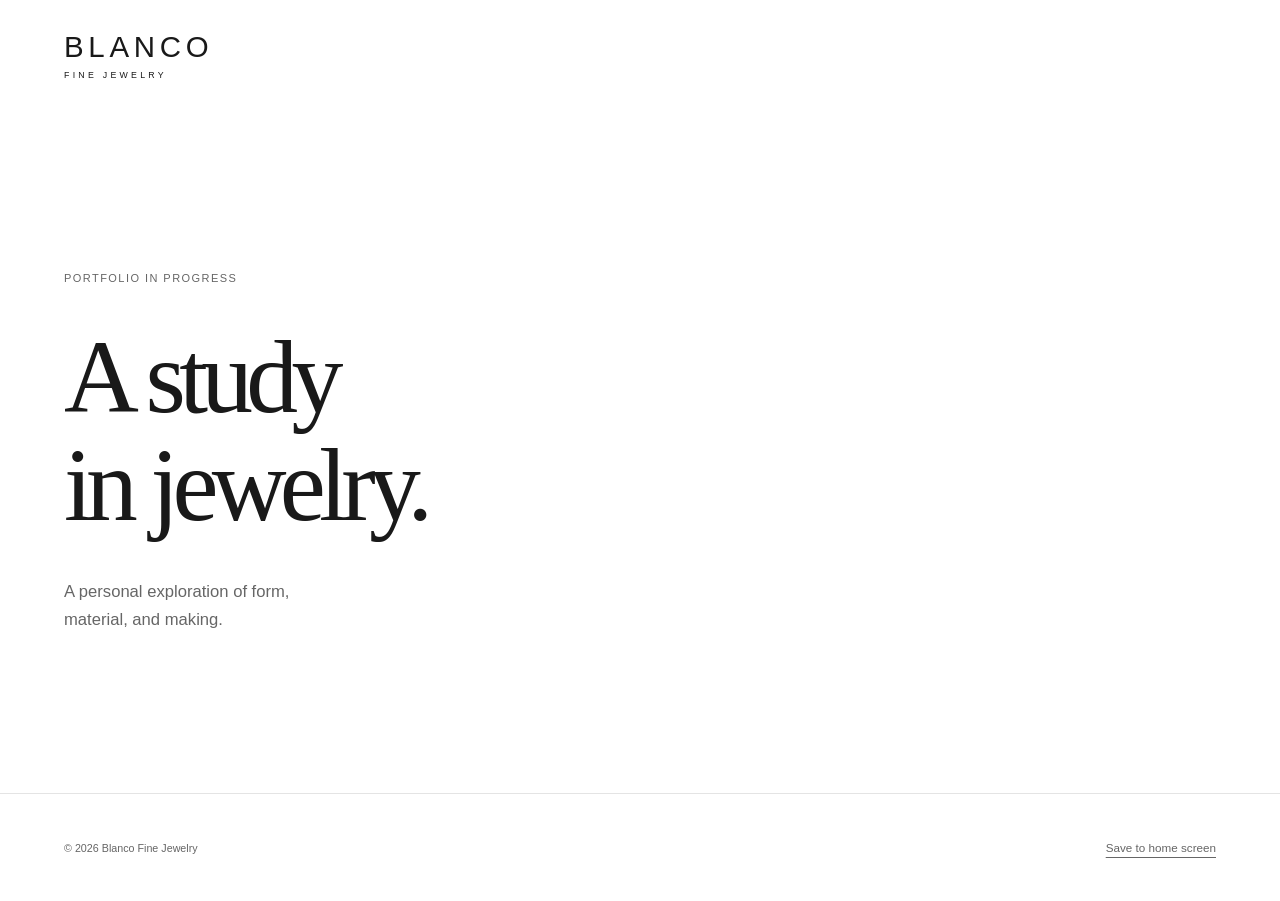
==== index.html @ eb1e26b7 "Add editable portfolio starter and PWA support Publish a white responsive holding page, photo galler" ====
<!doctype html>
<html lang="en">
<head>
  <meta charset="utf-8">
  <meta name="viewport" content="width=device-width, initial-scale=1">
  <meta name="theme-color" content="#ffffff">
  <meta name="description" content="Blanco Fine Jewelry. A personal exploration of jewelry, form, and material.">
  <title>BLANCO — Fine Jewelry</title>
  <link rel="icon" href="./icon.svg" type="image/svg+xml">
  <link rel="apple-touch-icon" href="./apple-touch-icon.png">
  <link rel="manifest" href="./manifest.webmanifest">
  <link rel="stylesheet" href="./styles.css">
  <script src="./app.js" defer></script>
</head>
<body id="top">
  <a class="skip-link" href="#main">Skip to content</a>
  <header class="site-header">
    <a class="brand" href="#top" aria-label="Blanco Fine Jewelry home">
      <span class="wordmark">BLANCO</span>
      <span class="brand-detail">FINE JEWELRY</span>
    </a>
    <nav aria-label="Main navigation">
      <a href="#work" id="work-link" hidden>Work</a>
      <a href="#about" id="about-link" hidden>About</a>
      <a href="#contact" id="contact-link" hidden>Connect</a>
    </nav>
  </header>

  <main id="main">
    <section class="opening" aria-labelledby="page-title">
      <div class="opening-copy">
        <p class="status-label" id="portfolio-status">Portfolio in progress</p>
        <h1 id="page-title">A study in jewelry.</h1>
        <p class="introduction" id="introduction">A personal exploration of form, material, and making.</p>
        <a class="text-link opening-link" id="explore-link" href="#work" hidden>Explore the work <span aria-hidden="true">↗</span></a>
      </div>
      <figure class="opening-photo" id="hero" hidden></figure>
    </section>

    <section class="work-section" id="work" aria-labelledby="work-title" hidden>
      <div class="section-heading">
        <h2 id="work-title">Selected work</h2>
        <p>Studies in form and detail.</p>
      </div>
      <div class="portfolio-grid" id="portfolio-grid"></div>
    </section>

    <section class="about-section" id="about" aria-labelledby="about-title" hidden>
      <h2 id="about-title">About</h2>
      <div class="body-copy" id="about-copy"></div>
    </section>

    <section class="contact-section" id="contact" aria-labelledby="contact-title" hidden>
      <h2 id="contact-title">Connect</h2>
      <div class="contact-links" id="contact-links"></div>
    </section>

    <div class="load-notice" id="load-notice" role="status" hidden>
      <p id="load-message">The portfolio could not be loaded. Please try again.</p>
      <button class="text-button" id="retry-load" type="button">Try again</button>
    </div>
    <noscript><p class="noscript">This portfolio is being prepared. Please enable JavaScript to browse photographs when they are available.</p></noscript>
  </main>

  <footer class="site-footer">
    <p>© <span id="year">2026</span> Blanco Fine Jewelry</p>
    <button class="text-button" id="install-button" type="button" hidden>Save to home screen</button>
  </footer>

  <dialog class="piece-dialog" id="piece-dialog" aria-labelledby="piece-title">
    <button class="dialog-close" id="close-piece" type="button" aria-label="Close jewelry details">Close <span aria-hidden="true">×</span></button>
    <div class="piece-layout">
      <div class="piece-gallery" id="piece-gallery"></div>
      <div class="piece-copy">
        <h2 id="piece-title"></h2>
        <p class="piece-material" id="piece-material"></p>
        <div class="body-copy" id="piece-description"></div>
      </div>
    </div>
  </dialog>

  <dialog class="install-dialog" id="install-dialog" aria-labelledby="install-title">
    <button class="dialog-close" id="close-install" type="button" aria-label="Close installation help">Close <span aria-hidden="true">×</span></button>
    <h2 id="install-title">Keep Blanco close.</h2>
    <p>Open your browser’s menu or Share menu and look for <strong>Add to Home Screen</strong> or <strong>Install app</strong>.</p>
    <p class="install-note">The available option depends on your device and browser.</p>
  </dialog>
</body>
</html>
---- styles.css ----
:root{color-scheme:light;--ink:#191919;--muted:#666;--line:#e4e4e4;--paper:#fff;--soft:#f7f7f7;--page:clamp(1.4rem,5vw,5.5rem);font-family:Arial,Helvetica,sans-serif;color:var(--ink);background:var(--paper);font-synthesis:none}
*{box-sizing:border-box}html{scroll-behavior:smooth;scroll-padding-top:2rem}body{margin:0}body.dialog-open{overflow:hidden}[hidden]{display:none!important}a{color:inherit;text-decoration:none}button{font:inherit;color:inherit}button,a{-webkit-tap-highlight-color:transparent}button{cursor:pointer}a:focus-visible,button:focus-visible{outline:2px solid var(--ink);outline-offset:6px}img{display:block;width:100%;height:auto}figure,p{margin:0}h1,h2,h3{margin:0;font-weight:400}button:disabled{cursor:wait}::selection{background:#e3e3e3}
.skip-link{position:fixed;top:1rem;left:1rem;z-index:20;padding:1rem;background:#fff;transform:translateY(-200%)}.skip-link:focus{transform:none}.site-header{max-width:1700px;margin:auto;min-height:112px;padding:2rem var(--page);display:flex;align-items:center;justify-content:space-between;gap:2rem}.brand{display:inline-flex;flex-direction:column;gap:.48rem}.wordmark{font-size:clamp(1.6rem,2.3vw,2.25rem);letter-spacing:.16em;line-height:1}.brand-detail{font-size:.55rem;letter-spacing:.37em;line-height:1.4}.site-header nav{display:flex;align-items:center;gap:clamp(1.2rem,3vw,3rem)}.site-header nav a{font-size:.79rem;min-height:44px;display:flex;align-items:center}.site-header nav a:hover{text-decoration:underline;text-underline-offset:.35rem}
main{max-width:1700px;margin:auto}.opening{padding:clamp(3.2rem,8vw,7rem) var(--page) clamp(4.5rem,8vw,8rem);min-height:calc(100dvh - 220px);display:flex;align-items:center}.opening-copy{max-width:790px;animation:arrive .65s ease-out both}.status-label{font-size:.69rem;letter-spacing:.13em;text-transform:uppercase;color:var(--muted);margin-bottom:2.5rem}.opening h1{font-family:Georgia,'Times New Roman',serif;font-size:clamp(3.8rem,8.1vw,8.4rem);letter-spacing:-.065em;line-height:1.04;max-width:10ch;text-wrap:balance}.introduction{max-width:31ch;line-height:1.7;font-size:clamp(.95rem,1.3vw,1.08rem);color:var(--muted);margin-top:2.4rem}.opening-link{margin-top:2.2rem}.text-link{display:inline-flex;align-items:center;gap:1.5rem;min-height:44px;font-size:.8rem;border-bottom:1px solid var(--ink);padding-bottom:.2rem}.text-link:hover{color:var(--muted)}.opening.has-image{display:grid;grid-template-columns:1fr 1.05fr;gap:clamp(2rem,5vw,6rem);align-items:center;padding-top:2rem}.opening.has-image h1{font-size:clamp(3.8rem,6.4vw,6.9rem)}.opening-photo{background:var(--soft);overflow:hidden}.opening-photo img{aspect-ratio:4/5;object-fit:cover}.opening.has-image .status-label{margin-bottom:2rem}
.work-section,.about-section,.contact-section{padding:clamp(3rem,7vw,7rem) var(--page);border-top:1px solid var(--line)}.section-heading{margin-bottom:2.6rem}.section-heading h2,.about-section h2,.contact-section h2{font-family:Georgia,'Times New Roman',serif;font-size:clamp(2.1rem,4vw,3.4rem);letter-spacing:-.045em;line-height:1.15}.section-heading p{margin-top:1rem;color:var(--muted);font-size:.86rem;line-height:1.6}.portfolio-grid{display:grid;grid-template-columns:repeat(3,minmax(0,1fr));gap:clamp(2rem,5vw,5rem) clamp(1rem,2.5vw,2.5rem)}.piece-card{width:100%;padding:0;background:none;border:0;text-align:left}.card-photo{display:block;overflow:hidden;background:var(--soft)}.card-photo img{aspect-ratio:4/5;object-fit:contain;transition:transform .4s ease}.piece-card:hover img{transform:scale(1.025)}.card-title{display:block;margin-top:1rem;font-size:.94rem;line-height:1.5}.card-material{display:block;margin-top:.25rem;font-size:.75rem;color:var(--muted);line-height:1.5}.about-section{display:grid;grid-template-columns:1fr 1.6fr;gap:2rem}.body-copy{max-width:64ch;font-size:1rem;color:var(--muted);line-height:1.9;white-space:pre-line;overflow-wrap:anywhere}.contact-links{display:flex;flex-wrap:wrap;gap:1.3rem 3rem;margin-top:2rem}.contact-links a{overflow-wrap:anywhere}
.site-footer{display:flex;justify-content:space-between;align-items:center;gap:1.5rem;max-width:1700px;min-height:108px;padding:1.7rem var(--page);margin:auto;border-top:1px solid var(--line);font-size:.67rem;color:var(--muted)}.text-button{border:0;background:none;padding:.7rem 0;min-height:44px;font-size:.73rem;text-align:left;text-decoration:underline;text-underline-offset:.3rem}.text-button:hover{color:var(--ink)}.load-notice,.noscript{margin:0 var(--page) 2rem;font-size:.85rem;line-height:1.7;color:var(--muted)}.load-notice{padding:1.2rem;border:1px solid var(--line)}
dialog{border:0;padding:0;color:var(--ink);background:var(--paper)}dialog::backdrop{background:rgba(0,0,0,.42)}.piece-dialog{width:min(1250px,calc(100% - 3rem));max-height:calc(100dvh - 3rem);overscroll-behavior:contain}.dialog-close{position:sticky;top:0;margin-left:auto;display:flex;align-items:center;justify-content:center;gap:1rem;min-height:56px;padding:.6rem 1.4rem;border:0;background:#fff;z-index:1;font-size:.75rem}.dialog-close span{font-size:1.6rem;line-height:1}.piece-layout{display:grid;grid-template-columns:1.4fr 1fr;align-items:start;gap:clamp(1.5rem,4vw,4rem);padding:0 clamp(1.3rem,4vw,4rem) clamp(1.3rem,4vw,4rem)}.piece-gallery{display:grid;gap:1.5rem}.piece-gallery img{max-height:75dvh;object-fit:contain;background:var(--soft)}.piece-copy{padding:1rem 0 2rem}.piece-copy h2{font-family:Georgia,'Times New Roman',serif;font-size:clamp(2.3rem,4vw,3.7rem);letter-spacing:-.045em;line-height:1.12;overflow-wrap:anywhere}.piece-material{margin-top:1.2rem;font-size:.78rem;line-height:1.6;color:var(--muted)}.piece-copy .body-copy{margin-top:2rem;font-size:.92rem}.install-dialog{width:min(460px,calc(100% - 2rem));padding:0 1.8rem 2.6rem}.install-dialog .dialog-close{margin-right:-1rem}.install-dialog h2{font-family:Georgia,'Times New Roman',serif;font-size:2.4rem;letter-spacing:-.04em;margin:1rem 0 1.4rem}.install-dialog p{font-size:.9rem;line-height:1.8}.install-dialog .install-note{font-size:.76rem;color:var(--muted);margin-top:1rem}
@keyframes arrive{from{opacity:0;transform:translateY(8px)}to{opacity:1;transform:none}}
@media(max-width:850px){.portfolio-grid{grid-template-columns:repeat(2,minmax(0,1fr))}.opening.has-image{gap:2rem}.opening.has-image h1{font-size:clamp(3rem,7vw,5rem)}.about-section{grid-template-columns:1fr}.piece-layout{grid-template-columns:1fr}.piece-copy{padding-top:.5rem}}
@media(max-width:560px){.site-header{min-height:96px;padding-top:1.5rem;padding-bottom:1.5rem;gap:1rem}.wordmark{font-size:1.52rem}.brand-detail{font-size:.48rem}.site-header nav{gap:.9rem}.site-header nav a{font-size:.7rem}.opening{min-height:calc(100dvh - 210px);padding-top:4rem;padding-bottom:5rem}.opening h1{font-size:clamp(3.6rem,16vw,5.5rem)}.status-label{font-size:.62rem;margin-bottom:2rem}.introduction{font-size:.94rem;margin-top:2rem}.opening.has-image{grid-template-columns:1fr;padding-top:2.2rem}.opening.has-image h1{font-size:clamp(3.6rem,15vw,5rem)}.opening.has-image .opening-photo{margin-top:1.2rem}.portfolio-grid{gap:2rem .85rem}.card-title{font-size:.83rem;margin-top:.7rem}.card-material{font-size:.68rem}.site-footer{align-items:flex-start;flex-direction:column;gap:.6rem;padding-top:1.5rem;padding-bottom:1.5rem}.piece-dialog{width:100%;max-height:100dvh;height:100dvh;margin:0}.piece-gallery{gap:1rem}.piece-copy{padding-bottom:1rem}.body-copy{font-size:.95rem}}
@media(prefers-reduced-motion:reduce){html{scroll-behavior:auto}*,*::before,*::after{animation:none!important;transition:none!important}}
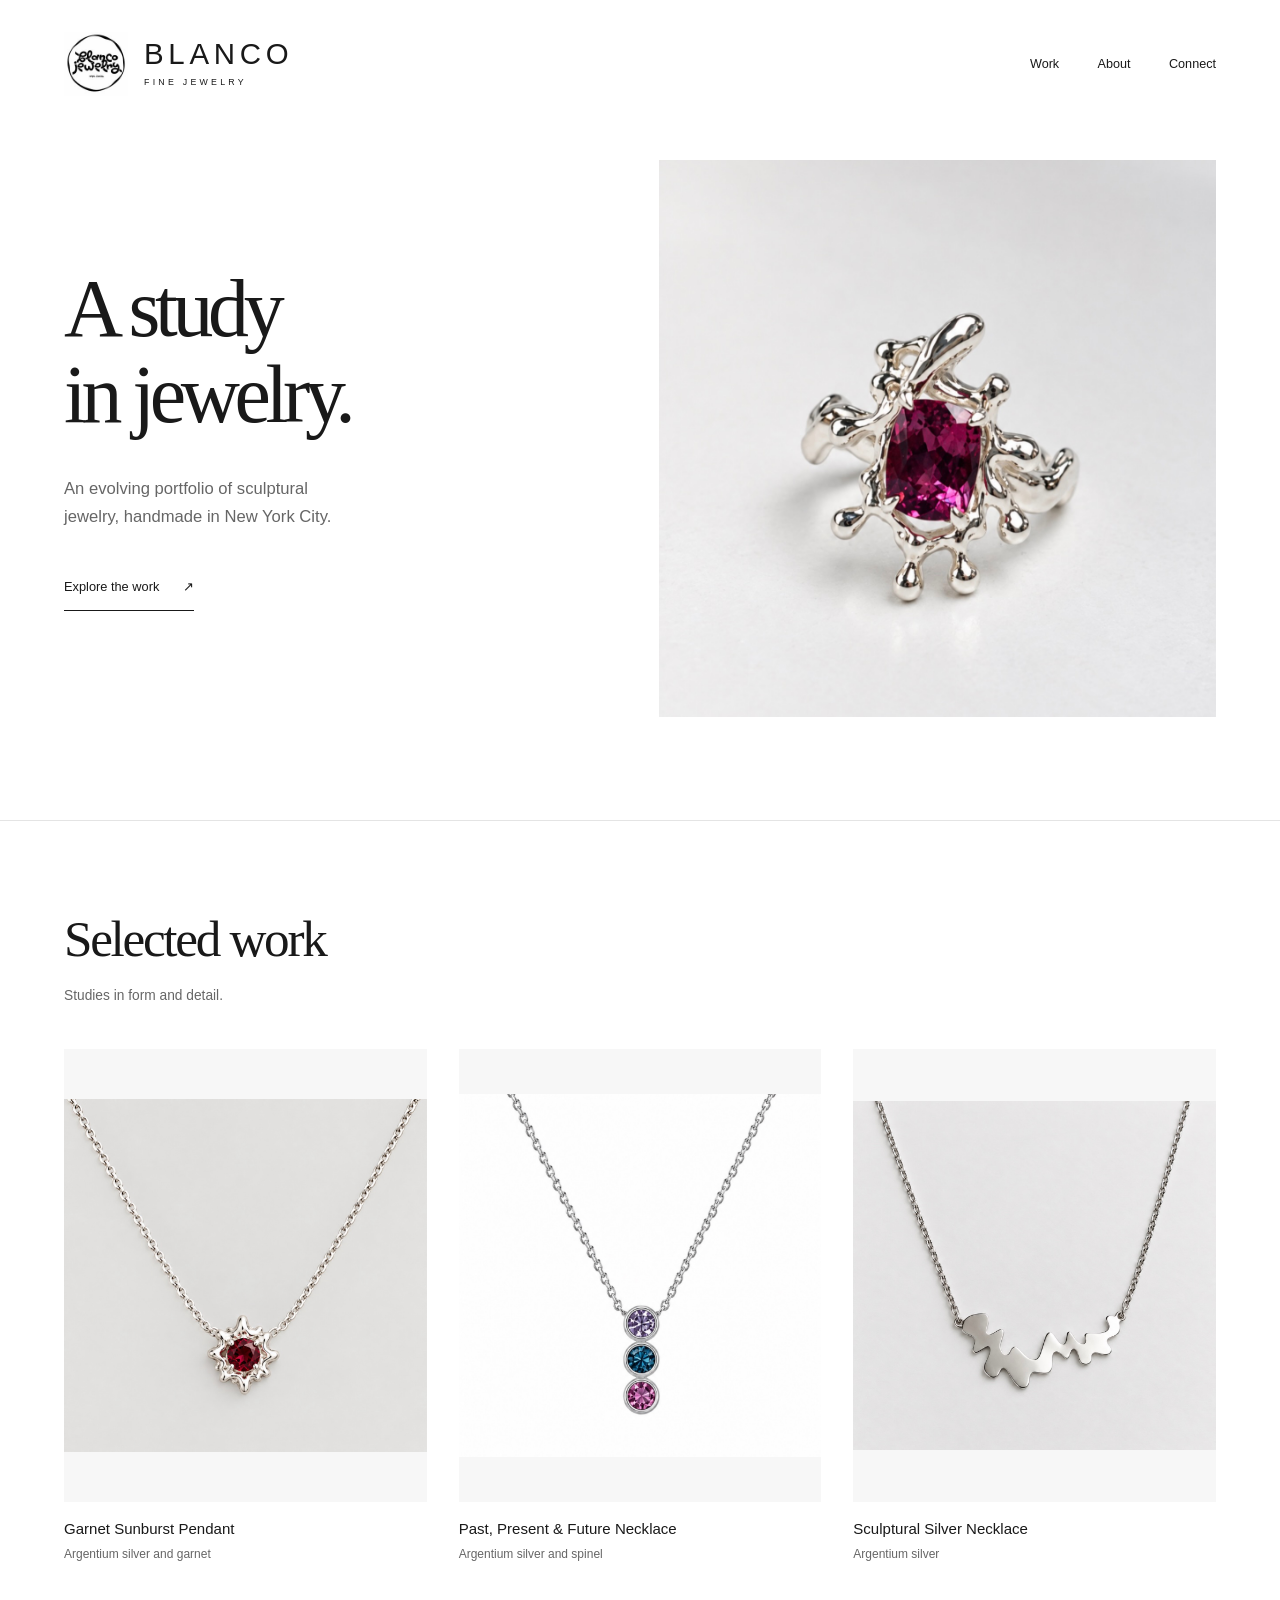
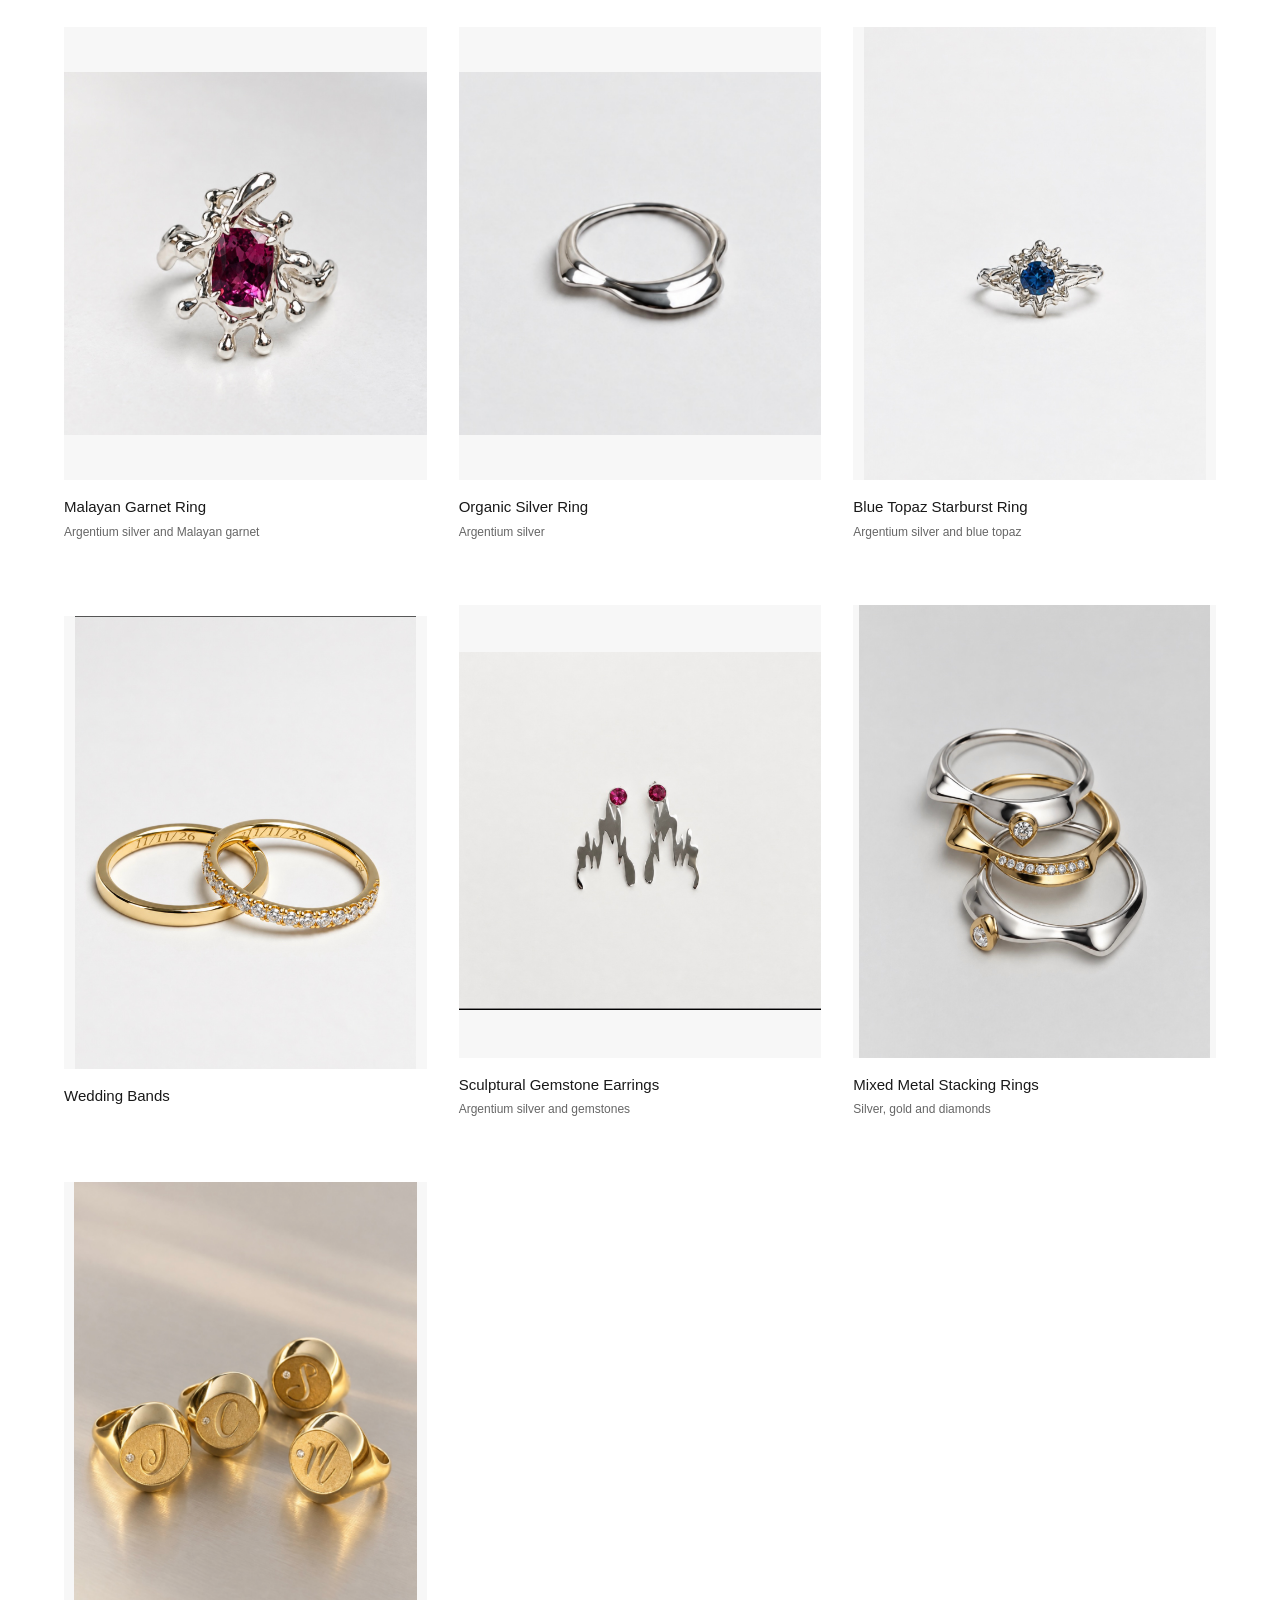
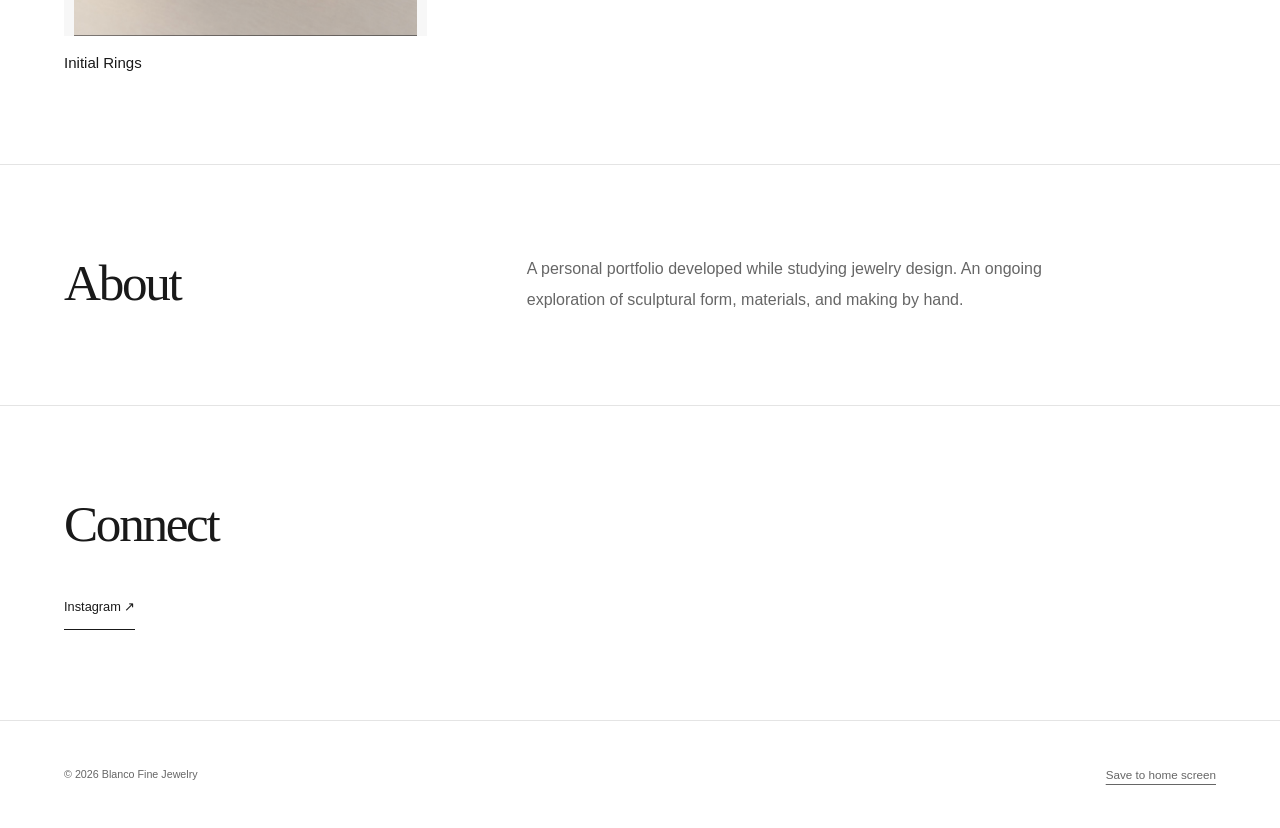
==== commit 737b14f7: "Publish the first portfolio with authentic jewelry photos Add the real logo, ten portfolio entries, " ====
--- a/index.html
+++ b/index.html
@@ -4,7 +4,7 @@
   <meta charset="utf-8">
   <meta name="viewport" content="width=device-width, initial-scale=1">
   <meta name="theme-color" content="#ffffff">
-  <meta name="description" content="Blanco Fine Jewelry. A personal exploration of jewelry, form, and material.">
+  <meta name="description" content="An evolving portfolio of sculptural jewelry, handmade in New York City.">
   <title>BLANCO — Fine Jewelry</title>
   <link rel="icon" href="./icon.svg" type="image/svg+xml">
   <link rel="apple-touch-icon" href="./apple-touch-icon.png">
@@ -16,8 +16,11 @@
   <a class="skip-link" href="#main">Skip to content</a>
   <header class="site-header">
     <a class="brand" href="#top" aria-label="Blanco Fine Jewelry home">
-      <span class="wordmark">BLANCO</span>
-      <span class="brand-detail">FINE JEWELRY</span>
+      <img class="brand-logo" id="brand-logo" src="./images/blanco-logo-instagram.jpg" width="64" height="64" alt="">
+      <span class="brand-type">
+        <span class="wordmark">BLANCO</span>
+        <span class="brand-detail">FINE JEWELRY</span>
+      </span>
     </a>
     <nav aria-label="Main navigation">
       <a href="#work" id="work-link" hidden>Work</a>
@@ -31,7 +34,7 @@
       <div class="opening-copy">
         <p class="status-label" id="portfolio-status">Portfolio in progress</p>
         <h1 id="page-title">A study in jewelry.</h1>
-        <p class="introduction" id="introduction">A personal exploration of form, material, and making.</p>
+        <p class="introduction" id="introduction">An evolving portfolio of sculptural jewelry, handmade in New York City.</p>
         <a class="text-link opening-link" id="explore-link" href="#work" hidden>Explore the work <span aria-hidden="true">↗</span></a>
       </div>
       <figure class="opening-photo" id="hero" hidden></figure>
@@ -59,7 +62,7 @@
       <p id="load-message">The portfolio could not be loaded. Please try again.</p>
       <button class="text-button" id="retry-load" type="button">Try again</button>
     </div>
-    <noscript><p class="noscript">This portfolio is being prepared. Please enable JavaScript to browse photographs when they are available.</p></noscript>
+    <noscript><p class="noscript">Please enable JavaScript to browse the portfolio, or explore the work on <a class="text-link" href="https://www.instagram.com/blancofinejewelry/">Instagram</a>.</p></noscript>
   </main>
 
   <footer class="site-footer">
--- a/styles.css
+++ b/styles.css
@@ -1,11 +1,12 @@
 :root{color-scheme:light;--ink:#191919;--muted:#666;--line:#e4e4e4;--paper:#fff;--soft:#f7f7f7;--page:clamp(1.4rem,5vw,5.5rem);font-family:Arial,Helvetica,sans-serif;color:var(--ink);background:var(--paper);font-synthesis:none}
 *{box-sizing:border-box}html{scroll-behavior:smooth;scroll-padding-top:2rem}body{margin:0}body.dialog-open{overflow:hidden}[hidden]{display:none!important}a{color:inherit;text-decoration:none}button{font:inherit;color:inherit}button,a{-webkit-tap-highlight-color:transparent}button{cursor:pointer}a:focus-visible,button:focus-visible{outline:2px solid var(--ink);outline-offset:6px}img{display:block;width:100%;height:auto}figure,p{margin:0}h1,h2,h3{margin:0;font-weight:400}button:disabled{cursor:wait}::selection{background:#e3e3e3}
-.skip-link{position:fixed;top:1rem;left:1rem;z-index:20;padding:1rem;background:#fff;transform:translateY(-200%)}.skip-link:focus{transform:none}.site-header{max-width:1700px;margin:auto;min-height:112px;padding:2rem var(--page);display:flex;align-items:center;justify-content:space-between;gap:2rem}.brand{display:inline-flex;flex-direction:column;gap:.48rem}.wordmark{font-size:clamp(1.6rem,2.3vw,2.25rem);letter-spacing:.16em;line-height:1}.brand-detail{font-size:.55rem;letter-spacing:.37em;line-height:1.4}.site-header nav{display:flex;align-items:center;gap:clamp(1.2rem,3vw,3rem)}.site-header nav a{font-size:.79rem;min-height:44px;display:flex;align-items:center}.site-header nav a:hover{text-decoration:underline;text-underline-offset:.35rem}
-main{max-width:1700px;margin:auto}.opening{padding:clamp(3.2rem,8vw,7rem) var(--page) clamp(4.5rem,8vw,8rem);min-height:calc(100dvh - 220px);display:flex;align-items:center}.opening-copy{max-width:790px;animation:arrive .65s ease-out both}.status-label{font-size:.69rem;letter-spacing:.13em;text-transform:uppercase;color:var(--muted);margin-bottom:2.5rem}.opening h1{font-family:Georgia,'Times New Roman',serif;font-size:clamp(3.8rem,8.1vw,8.4rem);letter-spacing:-.065em;line-height:1.04;max-width:10ch;text-wrap:balance}.introduction{max-width:31ch;line-height:1.7;font-size:clamp(.95rem,1.3vw,1.08rem);color:var(--muted);margin-top:2.4rem}.opening-link{margin-top:2.2rem}.text-link{display:inline-flex;align-items:center;gap:1.5rem;min-height:44px;font-size:.8rem;border-bottom:1px solid var(--ink);padding-bottom:.2rem}.text-link:hover{color:var(--muted)}.opening.has-image{display:grid;grid-template-columns:1fr 1.05fr;gap:clamp(2rem,5vw,6rem);align-items:center;padding-top:2rem}.opening.has-image h1{font-size:clamp(3.8rem,6.4vw,6.9rem)}.opening-photo{background:var(--soft);overflow:hidden}.opening-photo img{aspect-ratio:4/5;object-fit:cover}.opening.has-image .status-label{margin-bottom:2rem}
-.work-section,.about-section,.contact-section{padding:clamp(3rem,7vw,7rem) var(--page);border-top:1px solid var(--line)}.section-heading{margin-bottom:2.6rem}.section-heading h2,.about-section h2,.contact-section h2{font-family:Georgia,'Times New Roman',serif;font-size:clamp(2.1rem,4vw,3.4rem);letter-spacing:-.045em;line-height:1.15}.section-heading p{margin-top:1rem;color:var(--muted);font-size:.86rem;line-height:1.6}.portfolio-grid{display:grid;grid-template-columns:repeat(3,minmax(0,1fr));gap:clamp(2rem,5vw,5rem) clamp(1rem,2.5vw,2.5rem)}.piece-card{width:100%;padding:0;background:none;border:0;text-align:left}.card-photo{display:block;overflow:hidden;background:var(--soft)}.card-photo img{aspect-ratio:4/5;object-fit:contain;transition:transform .4s ease}.piece-card:hover img{transform:scale(1.025)}.card-title{display:block;margin-top:1rem;font-size:.94rem;line-height:1.5}.card-material{display:block;margin-top:.25rem;font-size:.75rem;color:var(--muted);line-height:1.5}.about-section{display:grid;grid-template-columns:1fr 1.6fr;gap:2rem}.body-copy{max-width:64ch;font-size:1rem;color:var(--muted);line-height:1.9;white-space:pre-line;overflow-wrap:anywhere}.contact-links{display:flex;flex-wrap:wrap;gap:1.3rem 3rem;margin-top:2rem}.contact-links a{overflow-wrap:anywhere}
+.skip-link{position:fixed;top:1rem;left:1rem;z-index:20;padding:1rem;background:#fff;transform:translateY(-200%)}.skip-link:focus{transform:none}.site-header{max-width:1700px;margin:auto;min-height:112px;padding:2rem var(--page);display:flex;align-items:center;justify-content:space-between;gap:2rem}.brand{display:inline-flex;align-items:center;gap:1rem}.brand-logo{width:64px;height:64px;max-width:64px;object-fit:contain;flex:none}.brand-type{display:flex;flex-direction:column;gap:.48rem}.wordmark{font-size:clamp(1.6rem,2.3vw,2.25rem);letter-spacing:.16em;line-height:1}.brand-detail{font-size:.55rem;letter-spacing:.37em;line-height:1.4}.site-header nav{display:flex;align-items:center;gap:clamp(1.2rem,3vw,3rem)}.site-header nav a{font-size:.79rem;min-height:44px;display:flex;align-items:center}.site-header nav a:hover{text-decoration:underline;text-underline-offset:.35rem}
+main{max-width:1700px;margin:auto}.opening{padding:clamp(3.2rem,8vw,7rem) var(--page) clamp(4.5rem,8vw,8rem);min-height:calc(100dvh - 220px);display:flex;align-items:center}.opening-copy{max-width:790px;animation:arrive .65s ease-out both}.status-label{font-size:.69rem;letter-spacing:.13em;text-transform:uppercase;color:var(--muted);margin-bottom:2.5rem}.opening h1{font-family:Georgia,'Times New Roman',serif;font-size:clamp(3.8rem,8.1vw,8.4rem);letter-spacing:-.065em;line-height:1.04;max-width:10ch;text-wrap:balance}.introduction{max-width:31ch;line-height:1.7;font-size:clamp(.95rem,1.3vw,1.08rem);color:var(--muted);margin-top:2.4rem}.opening-link{margin-top:2.2rem}.text-link{display:inline-flex;align-items:center;gap:1.5rem;min-height:44px;font-size:.8rem;border-bottom:1px solid var(--ink);padding-bottom:.2rem}.text-link:hover{color:var(--muted)}.opening.has-image{display:grid;grid-template-columns:1fr 1.05fr;gap:clamp(2rem,5vw,6rem);align-items:center;padding-top:2rem}.opening.has-image h1{font-size:clamp(3.8rem,6.4vw,6.9rem)}.opening-photo{background:var(--soft);overflow:hidden}.opening-photo img{aspect-ratio:1/1;object-fit:contain}.opening.has-image .status-label{margin-bottom:2rem}
+.work-section,.about-section,.contact-section{padding:clamp(3rem,7vw,7rem) var(--page);border-top:1px solid var(--line)}.section-heading{margin-bottom:2.6rem}.section-heading h2,.about-section h2,.contact-section h2{font-family:Georgia,'Times New Roman',serif;font-size:clamp(2.1rem,4vw,3.4rem);letter-spacing:-.045em;line-height:1.15}.section-heading p{margin-top:1rem;color:var(--muted);font-size:.86rem;line-height:1.6}.portfolio-grid{display:grid;grid-template-columns:repeat(3,minmax(0,1fr));gap:clamp(2rem,5vw,5rem) clamp(1rem,2.5vw,2.5rem)}.piece-card{width:100%;padding:0;background:none;border:0;text-align:left}.card-photo{display:block;overflow:hidden;background:var(--soft)}.card-photo img{aspect-ratio:4/5;object-fit:contain}.piece-card:hover .card-title{text-decoration:underline;text-underline-offset:.25em}.card-title{display:block;margin-top:1rem;font-size:.94rem;line-height:1.5}.card-material{display:block;margin-top:.25rem;font-size:.75rem;color:var(--muted);line-height:1.5}.about-section{display:grid;grid-template-columns:1fr 1.6fr;gap:2rem}.body-copy{max-width:64ch;font-size:1rem;color:var(--muted);line-height:1.9;white-space:pre-line;overflow-wrap:anywhere}.contact-links{display:flex;flex-wrap:wrap;gap:1.3rem 3rem;margin-top:2rem}.contact-links a{overflow-wrap:anywhere}
 .site-footer{display:flex;justify-content:space-between;align-items:center;gap:1.5rem;max-width:1700px;min-height:108px;padding:1.7rem var(--page);margin:auto;border-top:1px solid var(--line);font-size:.67rem;color:var(--muted)}.text-button{border:0;background:none;padding:.7rem 0;min-height:44px;font-size:.73rem;text-align:left;text-decoration:underline;text-underline-offset:.3rem}.text-button:hover{color:var(--ink)}.load-notice,.noscript{margin:0 var(--page) 2rem;font-size:.85rem;line-height:1.7;color:var(--muted)}.load-notice{padding:1.2rem;border:1px solid var(--line)}
 dialog{border:0;padding:0;color:var(--ink);background:var(--paper)}dialog::backdrop{background:rgba(0,0,0,.42)}.piece-dialog{width:min(1250px,calc(100% - 3rem));max-height:calc(100dvh - 3rem);overscroll-behavior:contain}.dialog-close{position:sticky;top:0;margin-left:auto;display:flex;align-items:center;justify-content:center;gap:1rem;min-height:56px;padding:.6rem 1.4rem;border:0;background:#fff;z-index:1;font-size:.75rem}.dialog-close span{font-size:1.6rem;line-height:1}.piece-layout{display:grid;grid-template-columns:1.4fr 1fr;align-items:start;gap:clamp(1.5rem,4vw,4rem);padding:0 clamp(1.3rem,4vw,4rem) clamp(1.3rem,4vw,4rem)}.piece-gallery{display:grid;gap:1.5rem}.piece-gallery img{max-height:75dvh;object-fit:contain;background:var(--soft)}.piece-copy{padding:1rem 0 2rem}.piece-copy h2{font-family:Georgia,'Times New Roman',serif;font-size:clamp(2.3rem,4vw,3.7rem);letter-spacing:-.045em;line-height:1.12;overflow-wrap:anywhere}.piece-material{margin-top:1.2rem;font-size:.78rem;line-height:1.6;color:var(--muted)}.piece-copy .body-copy{margin-top:2rem;font-size:.92rem}.install-dialog{width:min(460px,calc(100% - 2rem));padding:0 1.8rem 2.6rem}.install-dialog .dialog-close{margin-right:-1rem}.install-dialog h2{font-family:Georgia,'Times New Roman',serif;font-size:2.4rem;letter-spacing:-.04em;margin:1rem 0 1.4rem}.install-dialog p{font-size:.9rem;line-height:1.8}.install-dialog .install-note{font-size:.76rem;color:var(--muted);margin-top:1rem}
 @keyframes arrive{from{opacity:0;transform:translateY(8px)}to{opacity:1;transform:none}}
 @media(max-width:850px){.portfolio-grid{grid-template-columns:repeat(2,minmax(0,1fr))}.opening.has-image{gap:2rem}.opening.has-image h1{font-size:clamp(3rem,7vw,5rem)}.about-section{grid-template-columns:1fr}.piece-layout{grid-template-columns:1fr}.piece-copy{padding-top:.5rem}}
-@media(max-width:560px){.site-header{min-height:96px;padding-top:1.5rem;padding-bottom:1.5rem;gap:1rem}.wordmark{font-size:1.52rem}.brand-detail{font-size:.48rem}.site-header nav{gap:.9rem}.site-header nav a{font-size:.7rem}.opening{min-height:calc(100dvh - 210px);padding-top:4rem;padding-bottom:5rem}.opening h1{font-size:clamp(3.6rem,16vw,5.5rem)}.status-label{font-size:.62rem;margin-bottom:2rem}.introduction{font-size:.94rem;margin-top:2rem}.opening.has-image{grid-template-columns:1fr;padding-top:2.2rem}.opening.has-image h1{font-size:clamp(3.6rem,15vw,5rem)}.opening.has-image .opening-photo{margin-top:1.2rem}.portfolio-grid{gap:2rem .85rem}.card-title{font-size:.83rem;margin-top:.7rem}.card-material{font-size:.68rem}.site-footer{align-items:flex-start;flex-direction:column;gap:.6rem;padding-top:1.5rem;padding-bottom:1.5rem}.piece-dialog{width:100%;max-height:100dvh;height:100dvh;margin:0}.piece-gallery{gap:1rem}.piece-copy{padding-bottom:1rem}.body-copy{font-size:.95rem}}
+@media(max-width:560px){.site-header{min-height:96px;padding-top:1.5rem;padding-bottom:1.5rem;gap:1rem}.brand{gap:.75rem}.brand-logo{width:48px;height:48px}.wordmark{font-size:1.52rem}.brand-detail{font-size:.48rem}.site-header nav{gap:.9rem}.site-header nav a{font-size:.7rem}.opening{min-height:calc(100dvh - 210px);padding-top:4rem;padding-bottom:5rem}.opening h1{font-size:clamp(3.6rem,16vw,5.5rem)}.status-label{font-size:.62rem;margin-bottom:2rem}.introduction{font-size:.94rem;margin-top:2rem}.opening.has-image{grid-template-columns:1fr;padding-top:2.2rem}.opening.has-image h1{font-size:clamp(3.6rem,15vw,5rem)}.opening.has-image .opening-photo{margin-top:1.2rem}.portfolio-grid{gap:2rem .85rem}.card-title{font-size:.83rem;margin-top:.7rem}.card-material{font-size:.68rem}.site-footer{align-items:flex-start;flex-direction:column;gap:.6rem;padding-top:1.5rem;padding-bottom:1.5rem}.piece-dialog{width:100%;max-height:100dvh;height:100dvh;margin:0}.piece-gallery{gap:1rem}.piece-copy{padding-bottom:1rem}.body-copy{font-size:.95rem}}
+@media(max-width:440px){.site-header{flex-wrap:wrap;row-gap:.5rem}.site-header nav{width:100%;justify-content:flex-end}}
 @media(prefers-reduced-motion:reduce){html{scroll-behavior:auto}*,*::before,*::after{animation:none!important;transition:none!important}}
